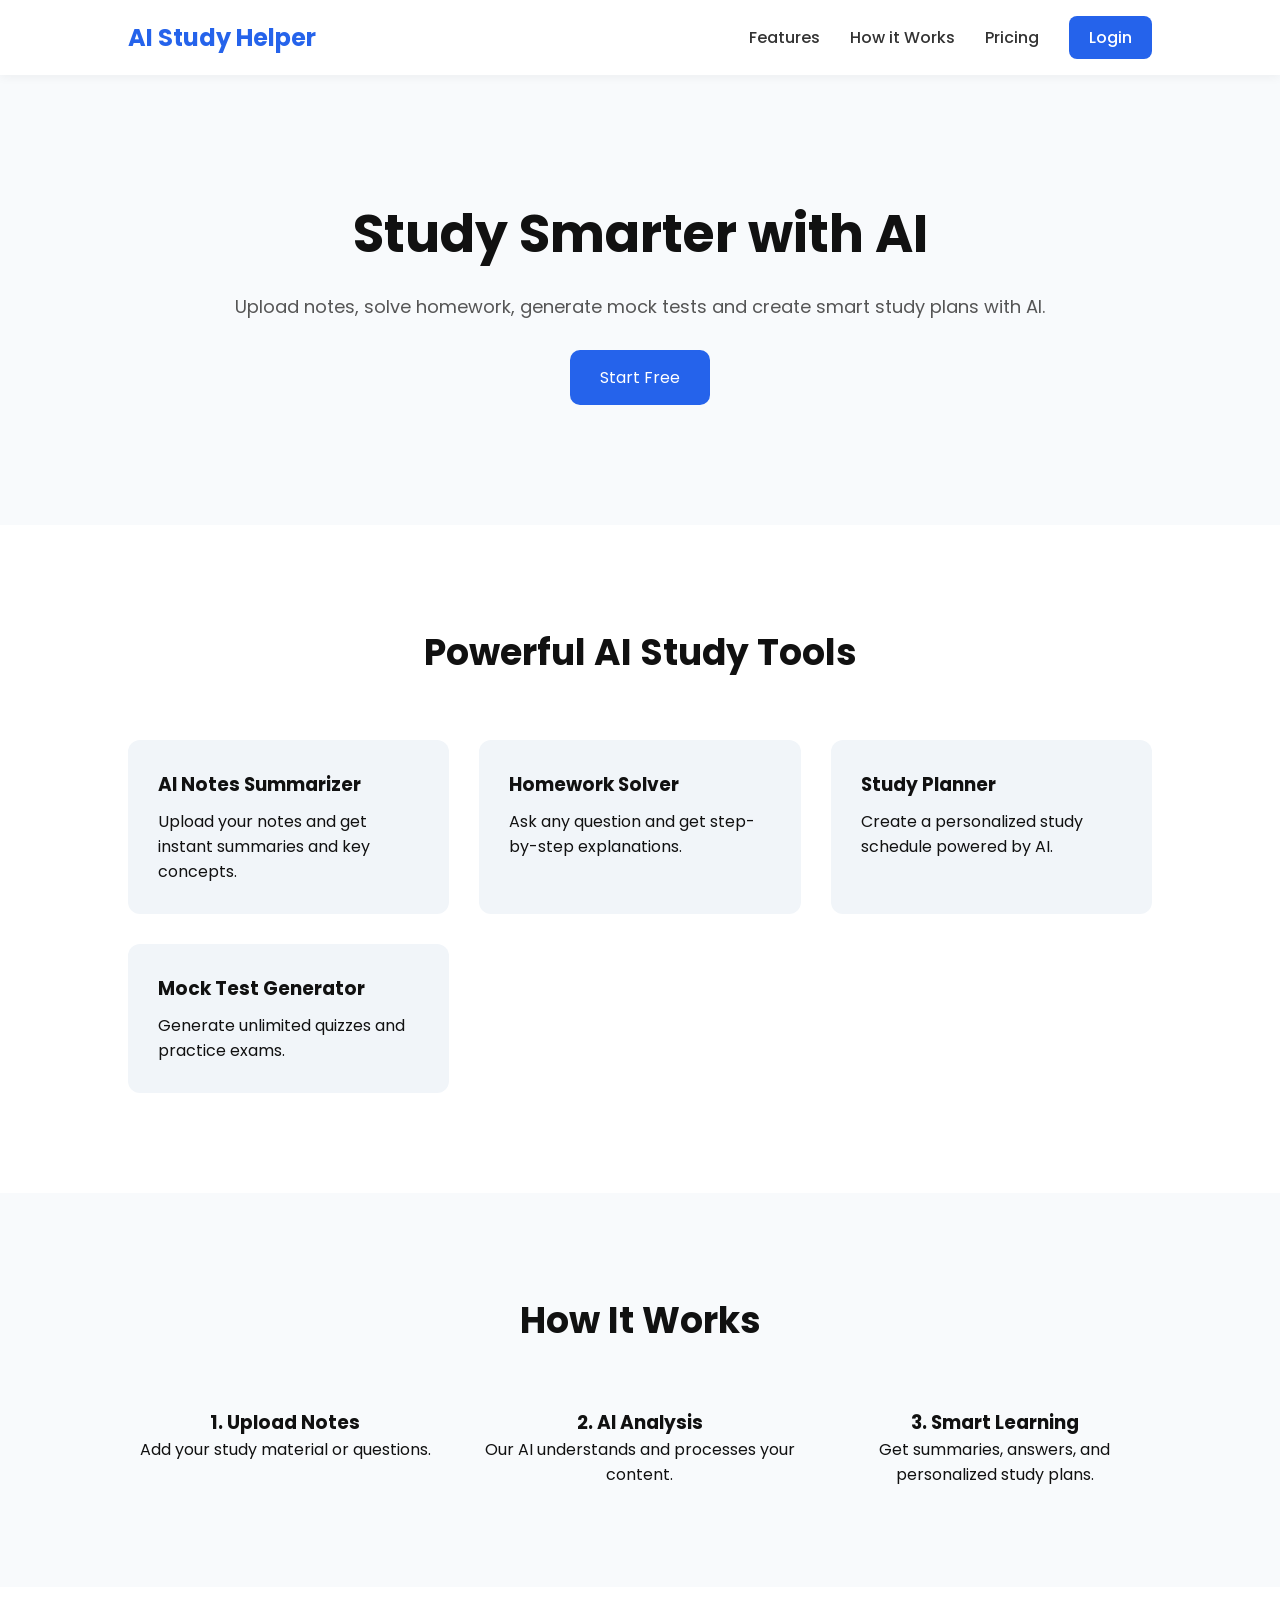
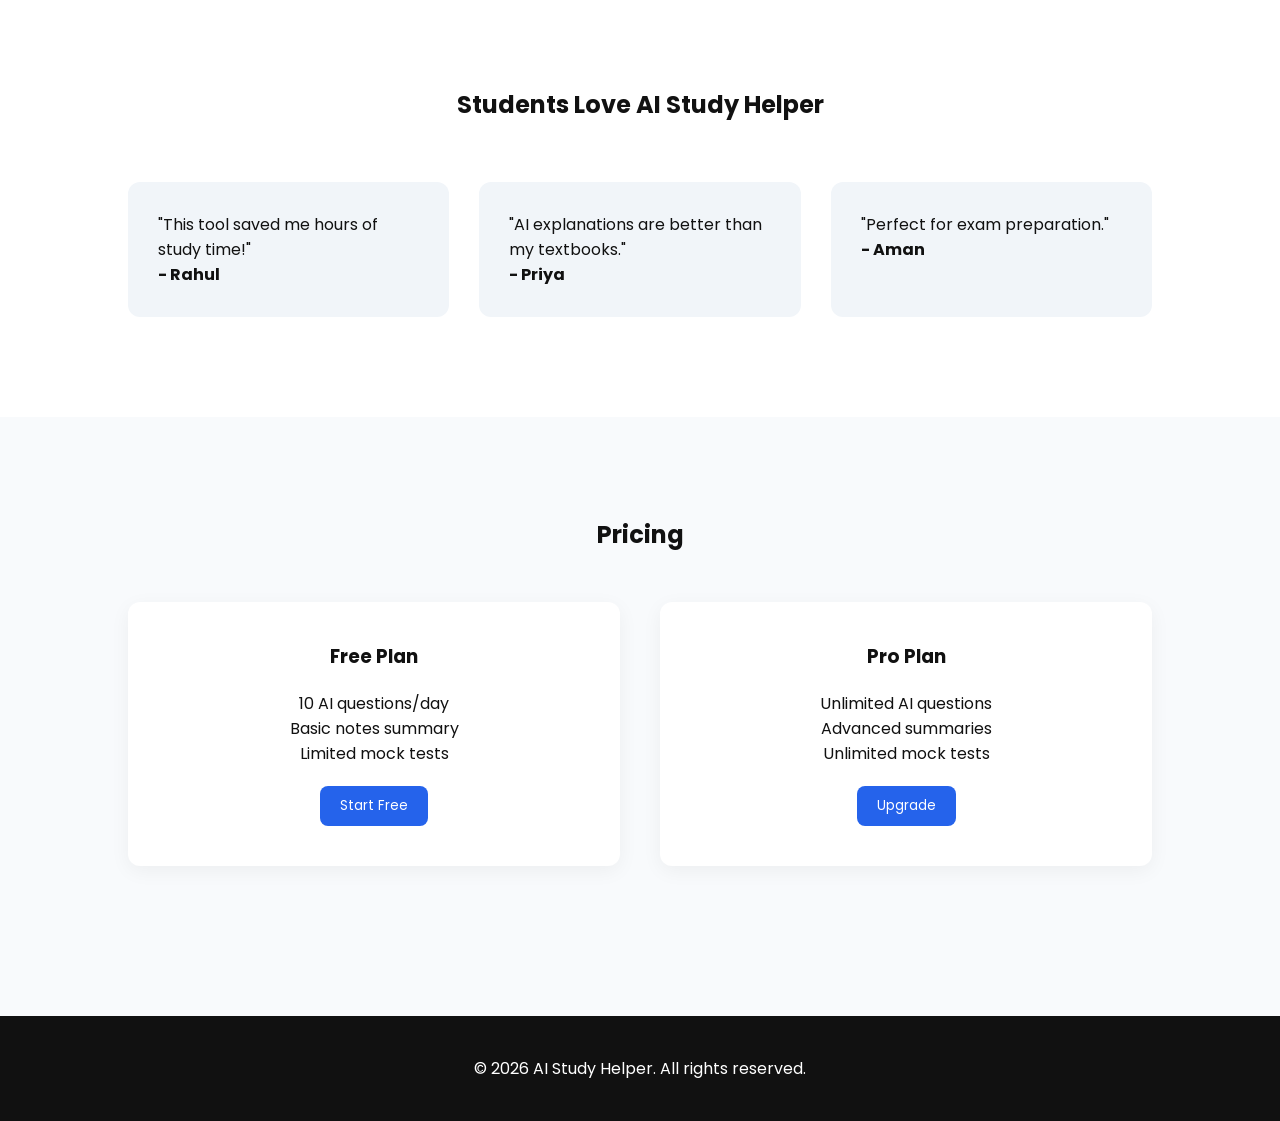
==== index.html @ aba7e1e9 "Create index.html" ====
<!DOCTYPE html>
<html lang="en">
<head>
<meta charset="UTF-8">
<meta name="viewport" content="width=device-width, initial-scale=1.0">

<title>AI Study Helper</title>

<link rel="preconnect" href="https://fonts.googleapis.com">
<link href="https://fonts.googleapis.com/css2?family=Poppins:wght@300;400;600;700&display=swap" rel="stylesheet">

<style>

*{
margin:0;
padding:0;
box-sizing:border-box;
font-family:'Poppins',sans-serif;
}

body{
background:#f8fafc;
color:#111;
}

/* Navbar */

nav{
display:flex;
justify-content:space-between;
align-items:center;
padding:20px 10%;
background:white;
box-shadow:0 2px 10px rgba(0,0,0,0.05);
}

.logo{
font-size:24px;
font-weight:700;
color:#2563eb;
}

nav ul{
display:flex;
list-style:none;
gap:30px;
}

nav a{
text-decoration:none;
color:#333;
font-weight:500;
}

.login-btn{
padding:10px 20px;
background:#2563eb;
color:white;
border-radius:8px;
}

/* Hero */

.hero{
padding:120px 10%;
text-align:center;
}

.hero h1{
font-size:52px;
margin-bottom:20px;
}

.hero p{
font-size:18px;
color:#555;
margin-bottom:30px;
}

.hero button{
padding:15px 30px;
font-size:16px;
border:none;
background:#2563eb;
color:white;
border-radius:10px;
cursor:pointer;
}

/* Features */

.features{
padding:100px 10%;
background:white;
}

.features h2{
text-align:center;
margin-bottom:60px;
font-size:36px;
}

.feature-grid{
display:grid;
grid-template-columns:repeat(auto-fit,minmax(250px,1fr));
gap:30px;
}

.feature{
background:#f1f5f9;
padding:30px;
border-radius:12px;
}

.feature h3{
margin-bottom:10px;
}

/* How it works */

.steps{
padding:100px 10%;
}

.steps h2{
text-align:center;
margin-bottom:60px;
font-size:36px;
}

.step-grid{
display:grid;
grid-template-columns:repeat(3,1fr);
gap:40px;
text-align:center;
}

/* Testimonials */

.testimonials{
background:white;
padding:100px 10%;
}

.testimonials h2{
text-align:center;
margin-bottom:60px;
}

.testimonial{
background:#f1f5f9;
padding:30px;
border-radius:12px;
}

/* Pricing */

.pricing{
padding:100px 10%;
}

.price-grid{
display:grid;
grid-template-columns:repeat(2,1fr);
gap:40px;
}

.price-card{
background:white;
padding:40px;
border-radius:12px;
box-shadow:0 5px 20px rgba(0,0,0,0.05);
text-align:center;
}

.price-card h3{
margin-bottom:20px;
}

/* Footer */

footer{
background:#111;
color:white;
padding:40px 10%;
text-align:center;
margin-top:50px;
}

</style>
</head>


<body>

<!-- Navbar -->

<nav>

<div class="logo">AI Study Helper</div>

<ul>
<li><a href="#">Features</a></li>
<li><a href="#">How it Works</a></li>
<li><a href="#">Pricing</a></li>
<li><a href="login.html" class="login-btn">Login</a></li>
</ul>

</nav>

<!-- Hero -->

<section class="hero">

<h1>Study Smarter with AI</h1>

<p>
Upload notes, solve homework, generate mock tests and create smart study plans with AI.
</p>

<button>Start Free</button>

</section>

<!-- Features -->

<section class="features">

<h2>Powerful AI Study Tools</h2>

<div class="feature-grid">

<div class="feature">
<h3>AI Notes Summarizer</h3>
<p>Upload your notes and get instant summaries and key concepts.</p>
</div>

<div class="feature">
<h3>Homework Solver</h3>
<p>Ask any question and get step-by-step explanations.</p>
</div>

<div class="feature">
<h3>Study Planner</h3>
<p>Create a personalized study schedule powered by AI.</p>
</div>

<div class="feature">
<h3>Mock Test Generator</h3>
<p>Generate unlimited quizzes and practice exams.</p>
</div>

</div>

</section>

<!-- How it Works -->

<section class="steps">

<h2>How It Works</h2>

<div class="step-grid">

<div>
<h3>1. Upload Notes</h3>
<p>Add your study material or questions.</p>
</div>

<div>
<h3>2. AI Analysis</h3>
<p>Our AI understands and processes your content.</p>
</div>

<div>
<h3>3. Smart Learning</h3>
<p>Get summaries, answers, and personalized study plans.</p>
</div>

</div>

</section>

<!-- Testimonials -->

<section class="testimonials">

<h2>Students Love AI Study Helper</h2>

<div class="feature-grid">

<div class="testimonial">
<p>"This tool saved me hours of study time!"</p>
<strong>- Rahul</strong>
</div>

<div class="testimonial">
<p>"AI explanations are better than my textbooks."</p>
<strong>- Priya</strong>
</div>

<div class="testimonial">
<p>"Perfect for exam preparation."</p>
<strong>- Aman</strong>
</div>

</div>

</section>

<!-- Pricing -->

<section class="pricing">

<h2 style="text-align:center;margin-bottom:50px;">Pricing</h2>

<div class="price-grid">

<div class="price-card">

<h3>Free Plan</h3>

<p>10 AI questions/day</p>
<p>Basic notes summary</p>
<p>Limited mock tests</p>

<button style="margin-top:20px;padding:10px 20px;background:#2563eb;color:white;border:none;border-radius:8px;">
Start Free
</button>

</div>

<div class="price-card">

<h3>Pro Plan</h3>

<p>Unlimited AI questions</p>
<p>Advanced summaries</p>
<p>Unlimited mock tests</p>

<button style="margin-top:20px;padding:10px 20px;background:#2563eb;color:white;border:none;border-radius:8px;">
Upgrade
</button>

</div>

</div>

</section>

<footer>

<p>© 2026 AI Study Helper. All rights reserved.</p>

</footer>

</body>
</html>
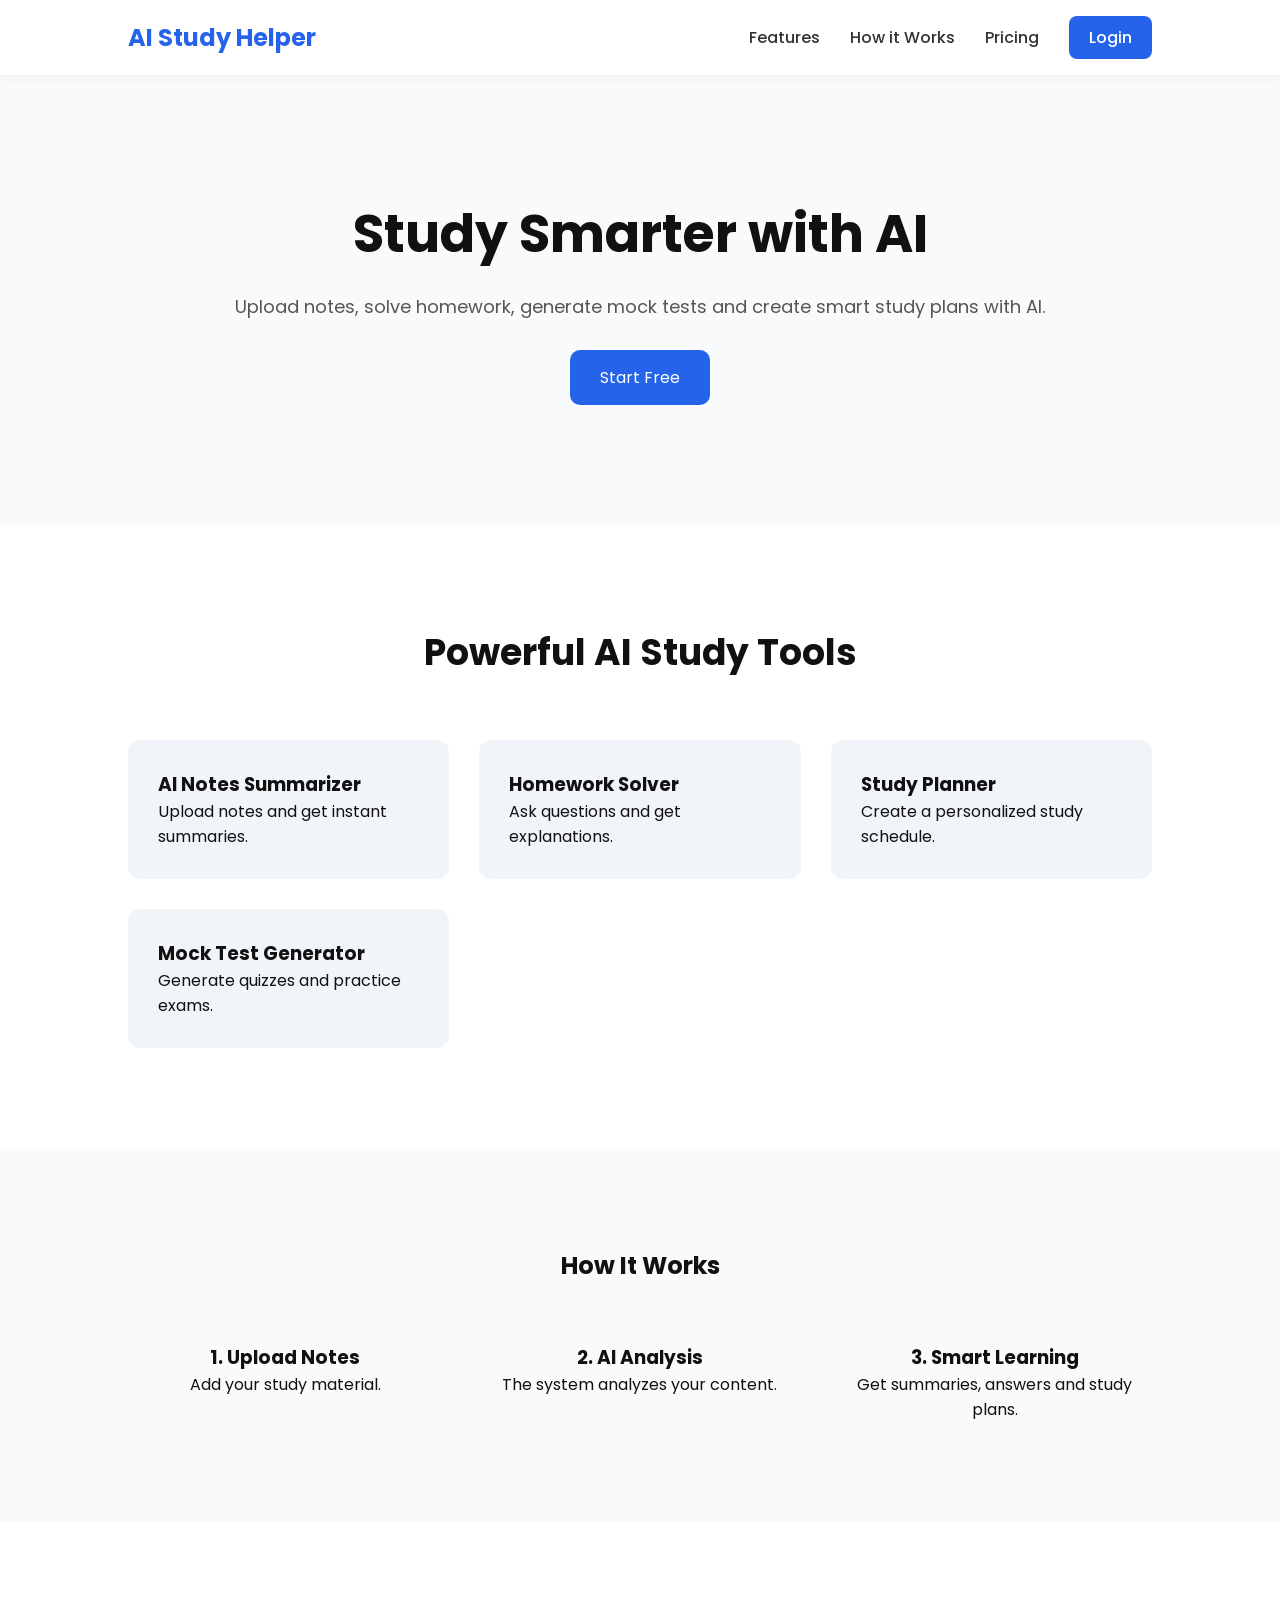
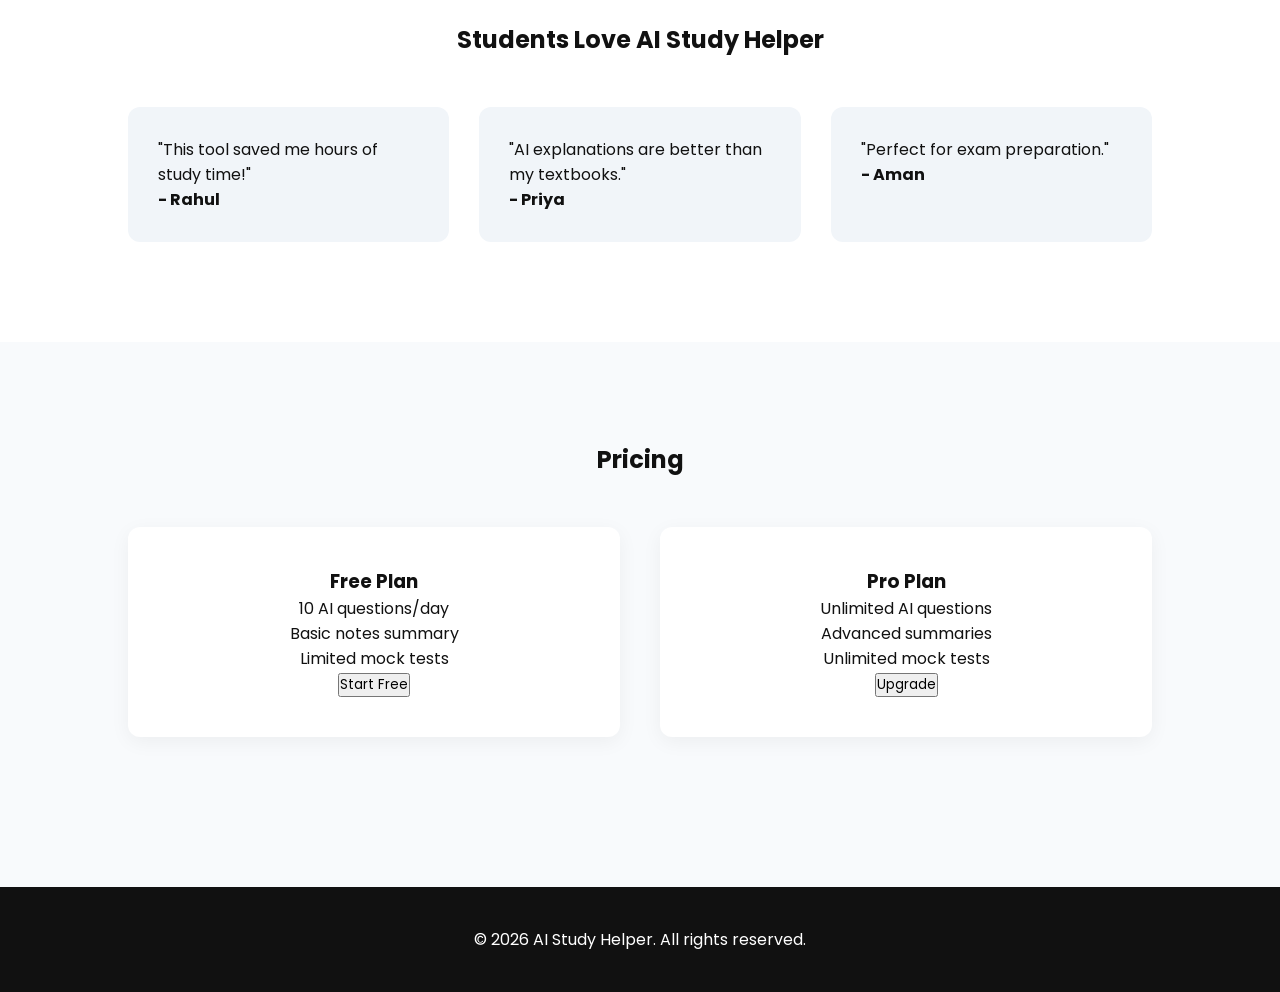
==== commit 7e63df3d: "Update index.html" ====
--- a/index.html
+++ b/index.html
@@ -6,7 +6,6 @@
 
 <title>AI Study Helper</title>
 
-<link rel="preconnect" href="https://fonts.googleapis.com">
 <link href="https://fonts.googleapis.com/css2?family=Poppins:wght@300;400;600;700&display=swap" rel="stylesheet">
 
 <style>
@@ -112,11 +111,7 @@
 border-radius:12px;
 }
 
-.feature h3{
-margin-bottom:10px;
-}
-
-/* How it works */
+/* Steps */
 
 .steps{
 padding:100px 10%;
@@ -125,12 +120,11 @@
 .steps h2{
 text-align:center;
 margin-bottom:60px;
-font-size:36px;
 }
 
 .step-grid{
 display:grid;
-grid-template-columns:repeat(3,1fr);
+grid-template-columns:repeat(auto-fit,minmax(200px,1fr));
 gap:40px;
 text-align:center;
 }
@@ -140,11 +134,6 @@
 .testimonials{
 background:white;
 padding:100px 10%;
-}
-
-.testimonials h2{
-text-align:center;
-margin-bottom:60px;
 }
 
 .testimonial{
@@ -161,7 +150,7 @@
 
 .price-grid{
 display:grid;
-grid-template-columns:repeat(2,1fr);
+grid-template-columns:repeat(auto-fit,minmax(250px,1fr));
 gap:40px;
 }
 
@@ -173,12 +162,6 @@
 text-align:center;
 }
 
-.price-card h3{
-margin-bottom:20px;
-}
-
-/* Footer */
-
 footer{
 background:#111;
 color:white;
@@ -190,7 +173,6 @@
 </style>
 </head>
 
-
 <body>
 
 <!-- Navbar -->
@@ -200,13 +182,16 @@
 <div class="logo">AI Study Helper</div>
 
 <ul>
-<li><a href="#">Features</a></li>
-<li><a href="#">How it Works</a></li>
-<li><a href="#">Pricing</a></li>
+
+<li><a href="#features">Features</a></li>
+<li><a href="#steps">How it Works</a></li>
+<li><a href="#pricing">Pricing</a></li>
 <li><a href="login.html" class="login-btn">Login</a></li>
+
 </ul>
 
 </nav>
+
 
 <!-- Hero -->
 
@@ -218,13 +203,14 @@
 Upload notes, solve homework, generate mock tests and create smart study plans with AI.
 </p>
 
-<button>Start Free</button>
-
-</section>
+<button onclick="startFree()">Start Free</button>
+
+</section>
+
 
 <!-- Features -->
 
-<section class="features">
+<section class="features" id="features">
 
 <h2>Powerful AI Study Tools</h2>
 
@@ -232,31 +218,32 @@
 
 <div class="feature">
 <h3>AI Notes Summarizer</h3>
-<p>Upload your notes and get instant summaries and key concepts.</p>
+<p>Upload notes and get instant summaries.</p>
 </div>
 
 <div class="feature">
 <h3>Homework Solver</h3>
-<p>Ask any question and get step-by-step explanations.</p>
+<p>Ask questions and get explanations.</p>
 </div>
 
 <div class="feature">
 <h3>Study Planner</h3>
-<p>Create a personalized study schedule powered by AI.</p>
+<p>Create a personalized study schedule.</p>
 </div>
 
 <div class="feature">
 <h3>Mock Test Generator</h3>
-<p>Generate unlimited quizzes and practice exams.</p>
-</div>
-
-</div>
-
-</section>
-
-<!-- How it Works -->
-
-<section class="steps">
+<p>Generate quizzes and practice exams.</p>
+</div>
+
+</div>
+
+</section>
+
+
+<!-- Steps -->
+
+<section class="steps" id="steps">
 
 <h2>How It Works</h2>
 
@@ -264,28 +251,29 @@
 
 <div>
 <h3>1. Upload Notes</h3>
-<p>Add your study material or questions.</p>
+<p>Add your study material.</p>
 </div>
 
 <div>
 <h3>2. AI Analysis</h3>
-<p>Our AI understands and processes your content.</p>
+<p>The system analyzes your content.</p>
 </div>
 
 <div>
 <h3>3. Smart Learning</h3>
-<p>Get summaries, answers, and personalized study plans.</p>
-</div>
-
-</div>
-
-</section>
+<p>Get summaries, answers and study plans.</p>
+</div>
+
+</div>
+
+</section>
+
 
 <!-- Testimonials -->
 
 <section class="testimonials">
 
-<h2>Students Love AI Study Helper</h2>
+<h2 style="text-align:center;margin-bottom:50px;">Students Love AI Study Helper</h2>
 
 <div class="feature-grid">
 
@@ -308,9 +296,10 @@
 
 </section>
 
+
 <!-- Pricing -->
 
-<section class="pricing">
+<section class="pricing" id="pricing">
 
 <h2 style="text-align:center;margin-bottom:50px;">Pricing</h2>
 
@@ -324,9 +313,7 @@
 <p>Basic notes summary</p>
 <p>Limited mock tests</p>
 
-<button style="margin-top:20px;padding:10px 20px;background:#2563eb;color:white;border:none;border-radius:8px;">
-Start Free
-</button>
+<button onclick="startFree()">Start Free</button>
 
 </div>
 
@@ -338,21 +325,37 @@
 <p>Advanced summaries</p>
 <p>Unlimited mock tests</p>
 
-<button style="margin-top:20px;padding:10px 20px;background:#2563eb;color:white;border:none;border-radius:8px;">
-Upgrade
-</button>
-
-</div>
-
-</div>
-
-</section>
+<button onclick="goLogin()">Upgrade</button>
+
+</div>
+
+</div>
+
+</section>
+
 
 <footer>
 
 <p>© 2026 AI Study Helper. All rights reserved.</p>
 
 </footer>
+
+
+<script>
+
+function startFree(){
+
+window.location.href = "signup.html";
+
+}
+
+function goLogin(){
+
+window.location.href = "login.html";
+
+}
+
+</script>
 
 </body>
 </html>
